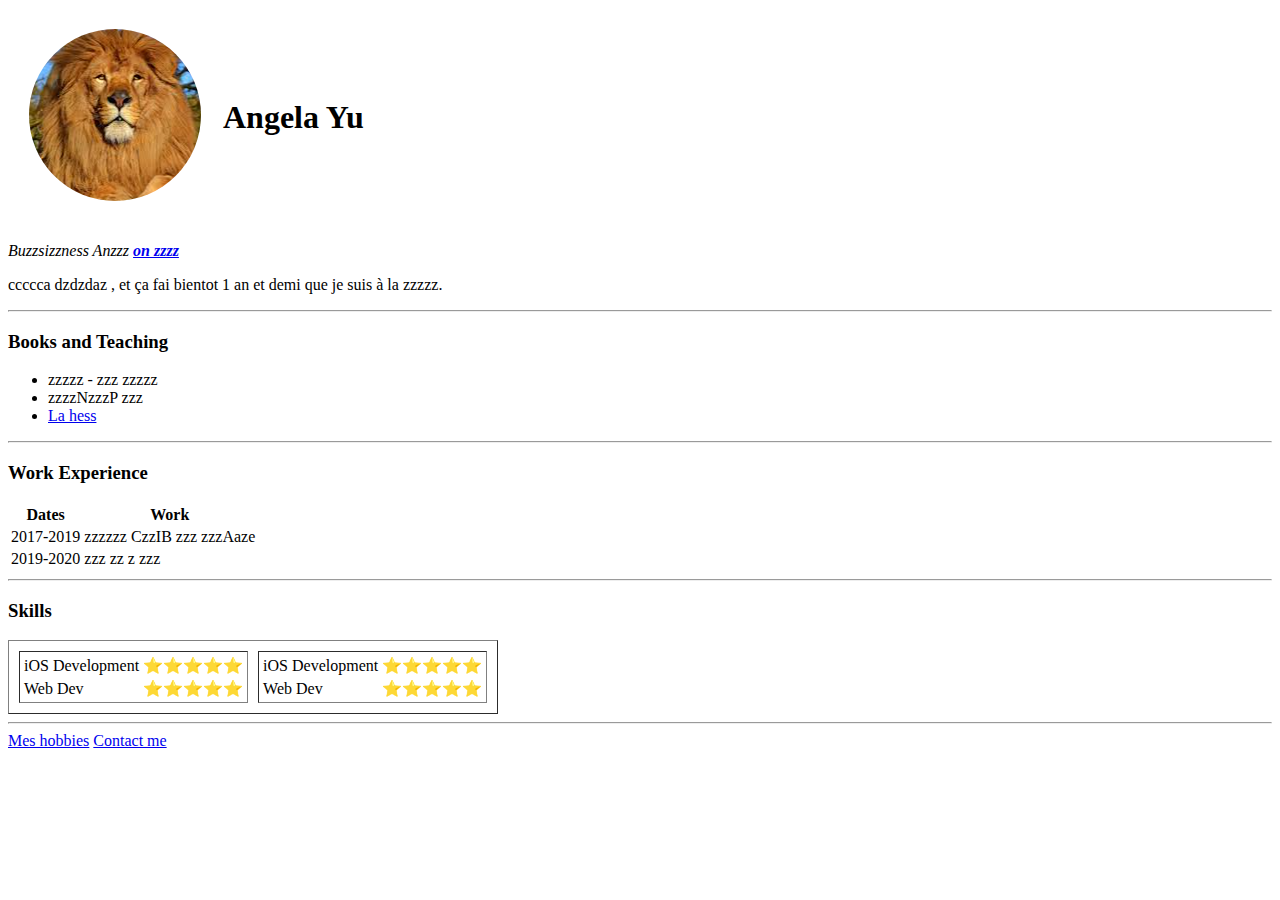
==== index.html @ c9ac9374 "Add initial CV website files" ====
<!DOCTYPE html>
<html lang="en" dir="ltr">

<head>
  <meta charset="utf-8">
  <title>Angela's Personal Site</title>
</head>

<body>

  <table cellspacing="20">
    <tr>
      <td><img src="images/lion.png" alt="Lion profile picture"></td>
      <td><h1>Angela Yu</h1></td>
    </tr>
  </table>

  <p><em>Buzzsizzness Anzzz <strong><a href="https://google.com">on zzzz</a></strong></em></p>

  <p>
    ccccca dzdzdaz , et ça fai bientot 1 an et demi que je suis à la zzzzz.
  </p>

  <hr>
  <h3>Books and Teaching</h3>
  <ul>
    <li>zzzzz - zzz zzzzz</li>
    <li>zzzzNzzzP zzz</li>
    <li><a
        href="https://www.google.fr/imgres?imgurl=http%3A%2F%2Fwww.mon-diplome.fr%2FDiplome%2F700-709296-Diplome%2Bde%2Bla%2BHess.jpg&imgrefurl=http%3A%2F%2Fwww.mon-diplome.fr%2F709296-Diplome-de-la-Hess&tbnid=CsiX2kKNnQtDlM&vet=12ahUKEwiBoYDQwcHtAhVQ0-AKHYciBo8QMygAegUIARCsAQ..i&docid=ZqvWTBq1rqYF9M&w=700&h=460&q=la%20hess&ved=2ahUKEwiBoYDQwcHtAhVQ0-AKHYciBo8QMygAegUIARCsAQ">La
        hess</a></li>
  </ul>
<hr>

  <h3>Work Experience</h3>

  <table>
    <thead>
      <th>Dates</th>
      <th>Work</th>
    </thead>
    <tbody>
      <tr>
        <td>2017-2019</td>
        <td>zzzzzz CzzIB zzz zzzAaze</td>
      </tr>
      <tr>
        <td>2019-2020</td>
        <td>zzz zz z zzz</td>
      </tr>
    </tbody>
  </table>

<hr>
<h3> Skills </h3>

<table border="1" cellspacing="10">
  <tr>
    <td>
      <table>
        <tbody>
          <tr>
            <td>iOS Development</td>
            <td>⭐⭐⭐⭐⭐</td>
          </tr>
          <tr>
            <td>Web Dev</td>
            <td>⭐⭐⭐⭐⭐</td>
          </tr>
        </tbody>
      </table>
    </td>
    <td>
      <table>
        <tbody>
          <tr>
            <td>iOS Development</td>
            <td>⭐⭐⭐⭐⭐</td>
          </tr>
          <tr>
            <td>Web Dev</td>
            <td>⭐⭐⭐⭐⭐</td>
          </tr>
        </tbody>
      </table>
    </td>
  </tr>
</table>

  <hr>
  <a href="hobbies.html">Mes hobbies</a>

  <a href="contact.html">Contact me </a>
</body>

</html>
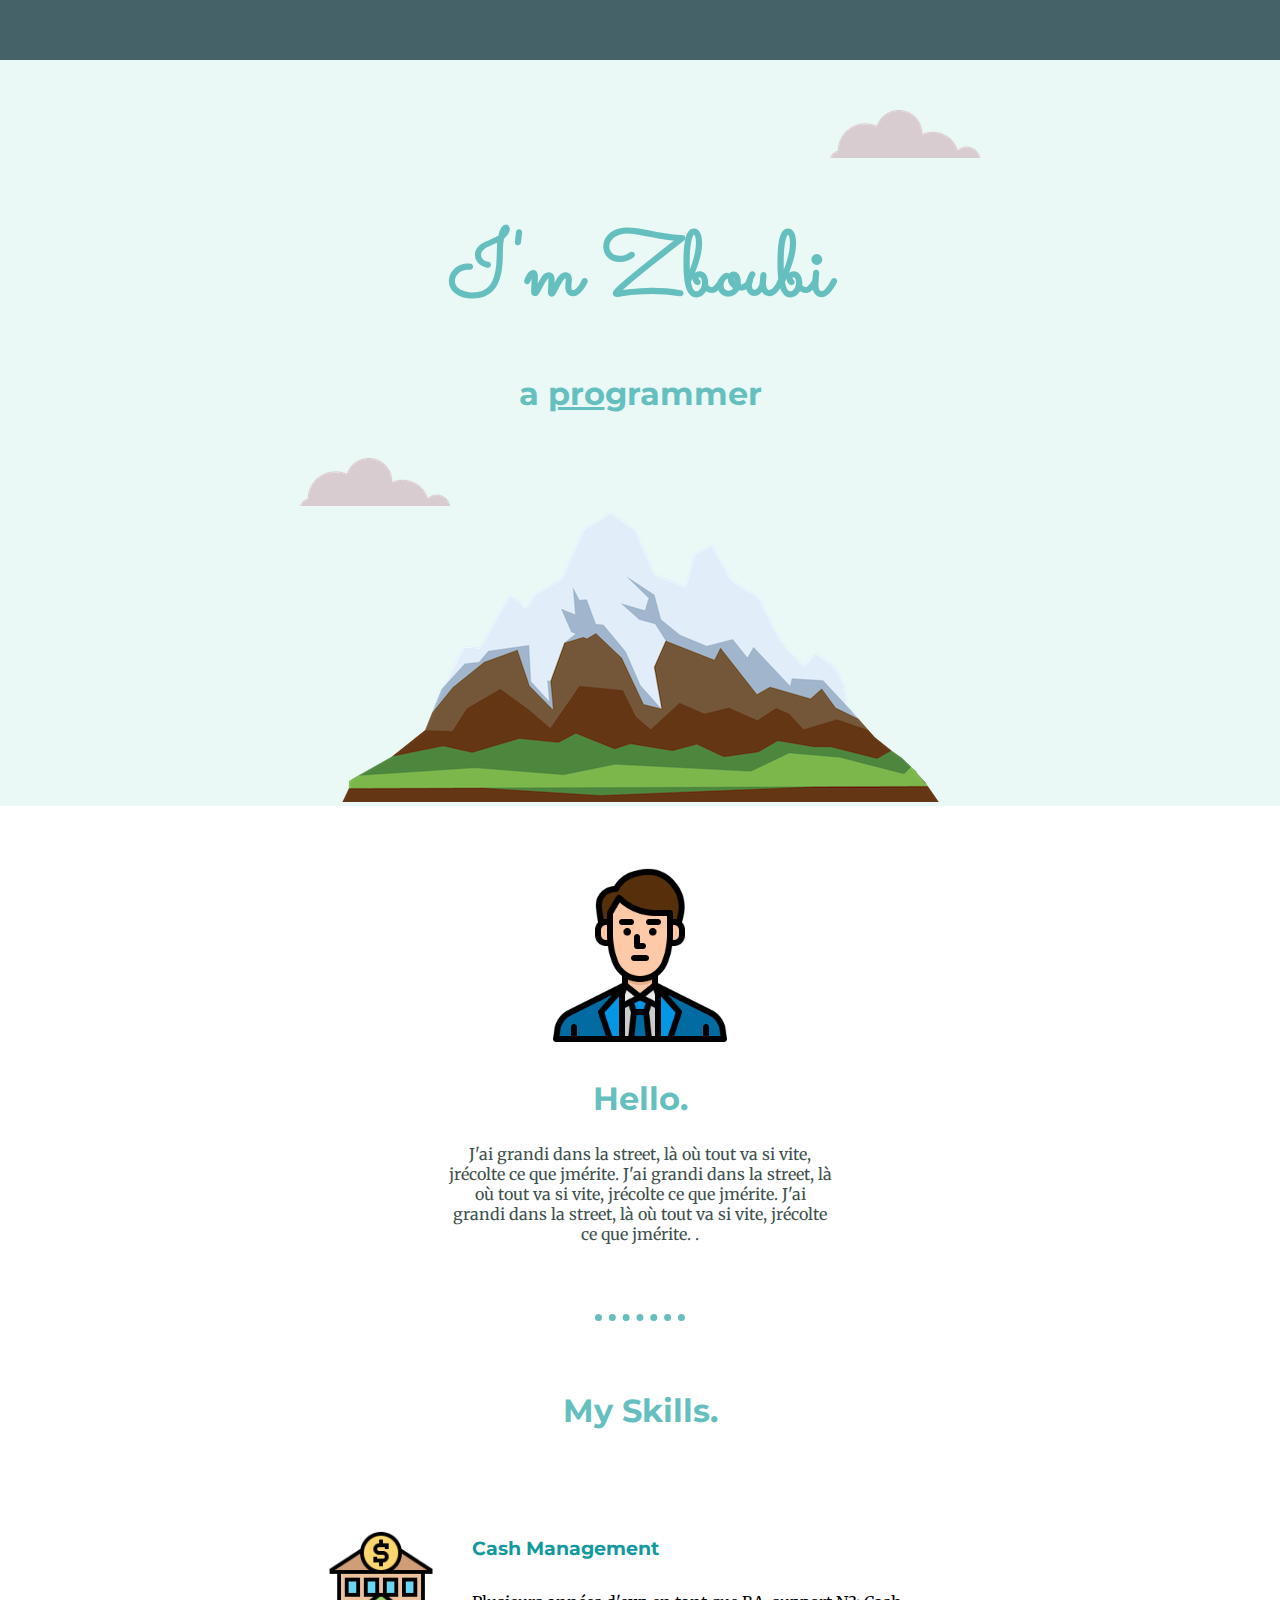
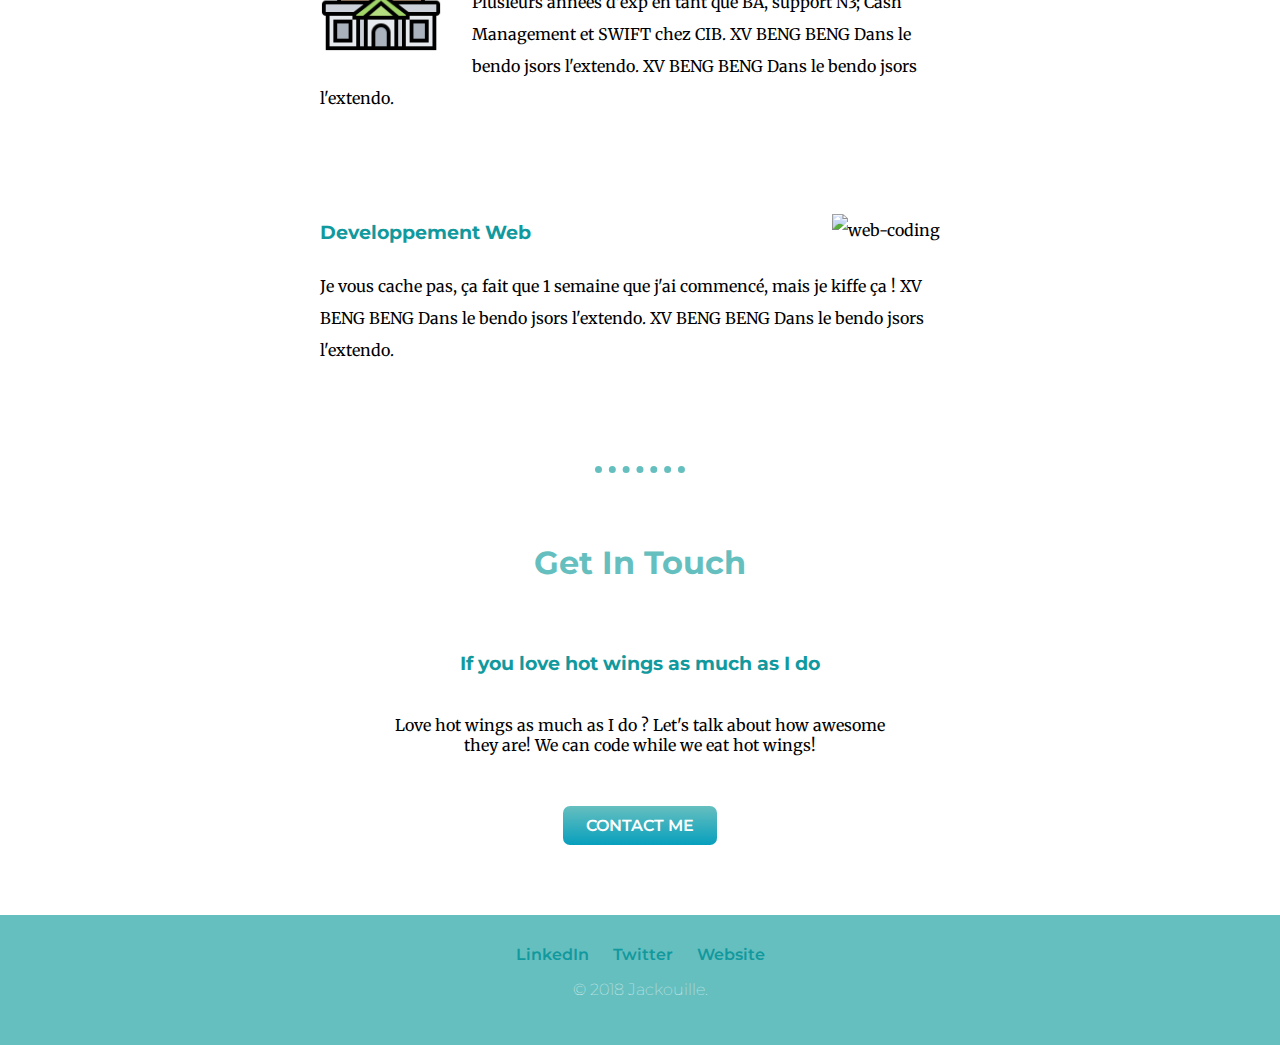
==== commit 056569a2: "Add files via upload" ====
--- a/index.html
+++ b/index.html
@@ -3,94 +3,67 @@
 
 <head>
   <meta charset="utf-8">
-  <title>Angela's Personal Site</title>
+  <title>Jijib Yaya</title>
+  <link rel="stylesheet" href="css/styles.css">
+  <link rel="icon" href="favicon.ico">
+  <link rel="preconnect" href="https://fonts.gstatic.com">
+  <link href="https://fonts.googleapis.com/css2?family=Merriweather&family=Montserrat&family=Sacramento&display=swap" rel="stylesheet">
+
+
 </head>
 
 <body>
+  <div class="entete">
+  </div>
+  <div class="top-container">
+    <img class="top-cloud" src="images/cloud.png" alt="cloud-img">
+    <h1>I'm Zboubi</h1>
+    <h2>
+      <p>a <span class="pro">pro</span>grammer</p>
+    </h2>
+    <img class="bottom-cloud" src="images/cloud.png" alt="cloud-img">
+    <img src="images/mountain.png" alt="mountain-img">
+  </div>
 
-  <table cellspacing="20">
-    <tr>
-      <td><img src="images/lion.png" alt="Lion profile picture"></td>
-      <td><h1>Angela Yu</h1></td>
-    </tr>
-  </table>
+  <div class="middle-container">
+    <div class="profile">
+      <img class="business-img" src="images/bussiness-man.png" alt="bussiness-man">
+      <h2>Hello.</h2>
+      <p id= "parag1">J'ai grandi dans la street, là où tout va si vite, jrécolte ce que jmérite. J'ai grandi dans la street, là où tout va si vite, jrécolte ce que jmérite. J'ai grandi dans la street, là où tout va si vite, jrécolte ce que jmérite. .</p>
+    </div>
+    <hr>
+    <div class="skills">
+      <h2>My Skills.</h2>
+      <div class="skill-row">
+        <img class="imageprofile" src="images/banking.png" alt="my-skills">
+        <h3>Cash Management</h3>
+        <p>Plusieurs années d'exp en tant que BA, support N3; Cash Management et SWIFT chez CIB. XV BENG BENG Dans le bendo jsors l'extendo. XV BENG BENG Dans le bendo jsors l'extendo. </p>
+      </div>
+      <div class="skill-row">
+        <img class="imageprofile2" src="https://media.giphy.com/media/KAq5w47R9rmTuvWOWa/giphy.gif" alt="web-coding">
+        <h3>Developpement Web</h3>
+        <p>Je vous cache pas, ça fait que 1 semaine que j'ai commencé, mais je kiffe ça ! XV BENG BENG Dans le bendo jsors l'extendo. XV BENG BENG Dans le bendo jsors l'extendo. </p>
+      </div>
+    </div>
+    <hr>
+    <div class="contact-me">
+      <h2 id ="h2spe">Get In Touch</h2>
+      <h3>If you love hot wings as much as I do</h3>
+      <p id="parag2fin"> Love hot wings as much as I do ? Let's talk about how awesome they are! We can code while we eat hot wings! </p>
+      <a class="btn" href="mailto:name@email.com">CONTACT ME</a>
+    </div>
+  </div>
 
-  <p><em>Buzzsizzness Anzzz <strong><a href="https://google.com">on zzzz</a></strong></em></p>
 
-  <p>
-    ccccca dzdzdaz , et ça fai bientot 1 an et demi que je suis à la zzzzz.
-  </p>
+  <div class="bottom-container">
+    <a class="footer-link" href="https://www.linkedin.com/">LinkedIn</a>
+    <a class="footer-link" href="https://twitter.com/">Twitter</a>
+    <a class="footer-link" href="https://www.appbrewery.co/">Website</a>
+    <p>© 2018 Jackouille.</p>
 
-  <hr>
-  <h3>Books and Teaching</h3>
-  <ul>
-    <li>zzzzz - zzz zzzzz</li>
-    <li>zzzzNzzzP zzz</li>
-    <li><a
-        href="https://www.google.fr/imgres?imgurl=http%3A%2F%2Fwww.mon-diplome.fr%2FDiplome%2F700-709296-Diplome%2Bde%2Bla%2BHess.jpg&imgrefurl=http%3A%2F%2Fwww.mon-diplome.fr%2F709296-Diplome-de-la-Hess&tbnid=CsiX2kKNnQtDlM&vet=12ahUKEwiBoYDQwcHtAhVQ0-AKHYciBo8QMygAegUIARCsAQ..i&docid=ZqvWTBq1rqYF9M&w=700&h=460&q=la%20hess&ved=2ahUKEwiBoYDQwcHtAhVQ0-AKHYciBo8QMygAegUIARCsAQ">La
-        hess</a></li>
-  </ul>
-<hr>
+  </div>
 
-  <h3>Work Experience</h3>
 
-  <table>
-    <thead>
-      <th>Dates</th>
-      <th>Work</th>
-    </thead>
-    <tbody>
-      <tr>
-        <td>2017-2019</td>
-        <td>zzzzzz CzzIB zzz zzzAaze</td>
-      </tr>
-      <tr>
-        <td>2019-2020</td>
-        <td>zzz zz z zzz</td>
-      </tr>
-    </tbody>
-  </table>
-
-<hr>
-<h3> Skills </h3>
-
-<table border="1" cellspacing="10">
-  <tr>
-    <td>
-      <table>
-        <tbody>
-          <tr>
-            <td>iOS Development</td>
-            <td>⭐⭐⭐⭐⭐</td>
-          </tr>
-          <tr>
-            <td>Web Dev</td>
-            <td>⭐⭐⭐⭐⭐</td>
-          </tr>
-        </tbody>
-      </table>
-    </td>
-    <td>
-      <table>
-        <tbody>
-          <tr>
-            <td>iOS Development</td>
-            <td>⭐⭐⭐⭐⭐</td>
-          </tr>
-          <tr>
-            <td>Web Dev</td>
-            <td>⭐⭐⭐⭐⭐</td>
-          </tr>
-        </tbody>
-      </table>
-    </td>
-  </tr>
-</table>
-
-  <hr>
-  <a href="hobbies.html">Mes hobbies</a>
-
-  <a href="contact.html">Contact me </a>
 </body>
 
 </html>
--- a/css/styles.css
+++ b/css/styles.css
@@ -0,0 +1,143 @@
+html {
+    box-sizing: border-box;
+}
+
+body {
+  margin : 0;
+  text-align: center;
+  font-family: 'Merriweather', serif;
+}
+
+
+h1 {
+  font-size: 5.625rem;
+  margin: 50px auto 0 auto;
+  font-family: 'Sacramento', cursive;
+  color : #66BFBF;
+}
+
+h2 {
+  font-family: 'Montserrat', sans-serif;
+  font-size: 2rem;
+  color : #66BFBF;
+}
+
+h3 {
+  font-family: 'Montserrat', sans-serif;
+  color: #11999E;
+}
+
+hr {
+  border-style: none;
+  border-top-style: dotted;
+  border-color: #66BFBF;
+  border-width: 7px;
+  width: 7%;
+  margin: 70px auto 70px auto;
+}
+
+.top-container {
+  background-color: #EAF9F5;
+  position : relative;
+  padding-top: 100px;
+}
+
+.imageprofile {
+  width: 19%;
+  float: left;
+  margin-right: 30px;
+}
+
+.imageprofile2 {
+  width: 20%;
+  float: right;
+  margin-left: 30px;
+}
+
+.middle-container {
+}
+
+.skill-row {
+  width: 50% ;
+  margin: 100px auto 100px auto;
+  text-align: left;
+  line-height: 2;
+}
+
+.bottom-container p {
+  color: #EAF6F6;
+  font-family: 'Montserrat', sans-serif;
+  font-weight: 100;
+}
+
+.bottom-container {
+  background-color: #66BFBF ;
+  margin-top : 80px;
+  padding: 30px 0;
+  font-family: 'Montserrat', sans-serif;
+  font-weight: 600;
+
+}
+
+
+.btn {
+  text-decoration: none;
+  padding : 10px 23px;
+  background: rgb(0,212,255);
+  background: linear-gradient(0deg, rgba(0,212,255,1) 0%, rgba(7,159,189,1) 0%, rgba(102,191,191,1) 100%);
+  color: white;
+  border-radius:7px;
+  font-family: 'Montserrat', sans-serif;
+  font-weight: 600;
+}
+.entete {
+  background-color: #456268;
+  height :60px;
+  top: 0px;
+}
+
+.footer-link{
+  color : #11999E;
+  text-decoration: none;
+  margin: 10px;
+}
+
+
+.business-img {
+  width: 15%;
+  margin-top:50px;
+}
+
+
+
+.pro {
+  text-decoration : underline;
+}
+
+.top-cloud {
+  position: absolute;
+  right: 300px;
+  top: 50px;
+}
+
+.bottom-cloud {
+  position : absolute;
+  left : 300px;
+  bottom: 300px;
+}
+
+
+#parag1 {
+  color: #40514E ;
+  width: 30%;
+  margin: auto ;
+}
+
+#parag2fin {
+  margin : 40px auto 60px;
+  width:40%;
+}
+
+#h2spe {
+  margin: 70px auto 70px auto;
+}
